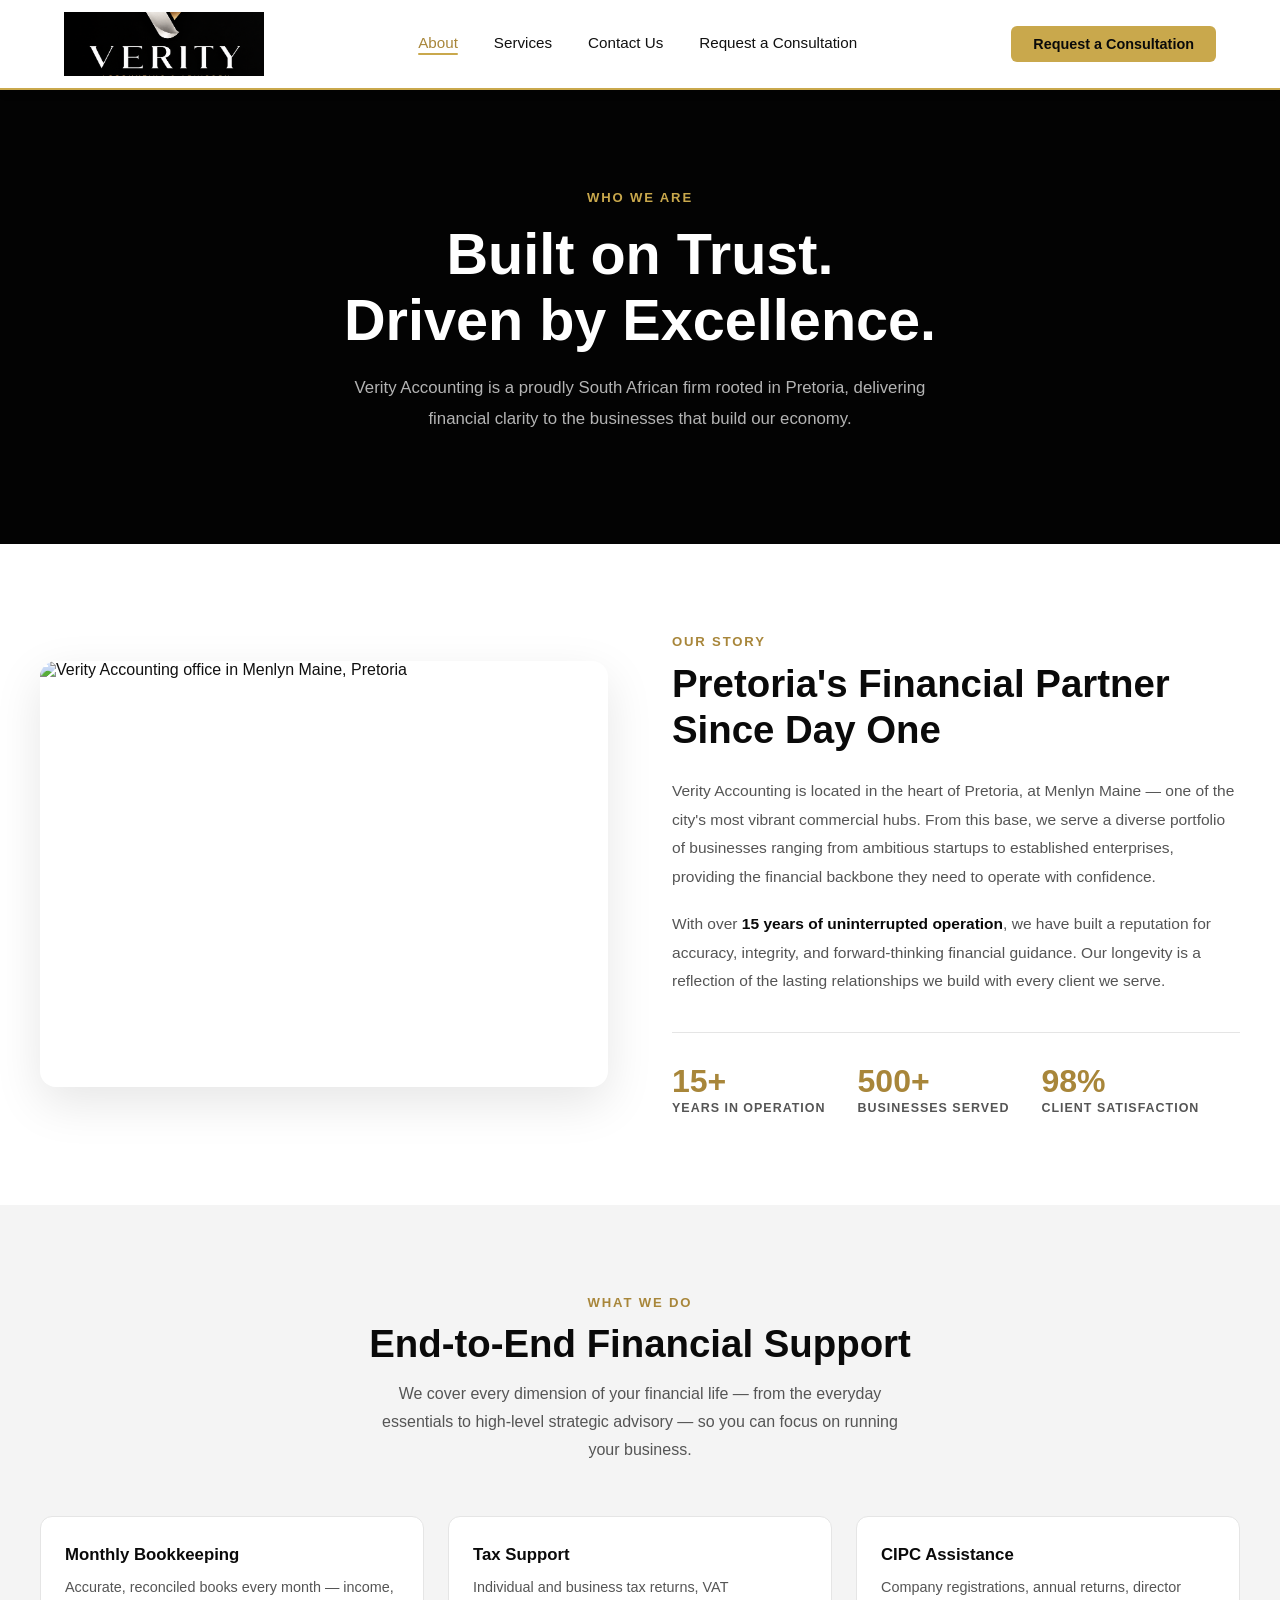
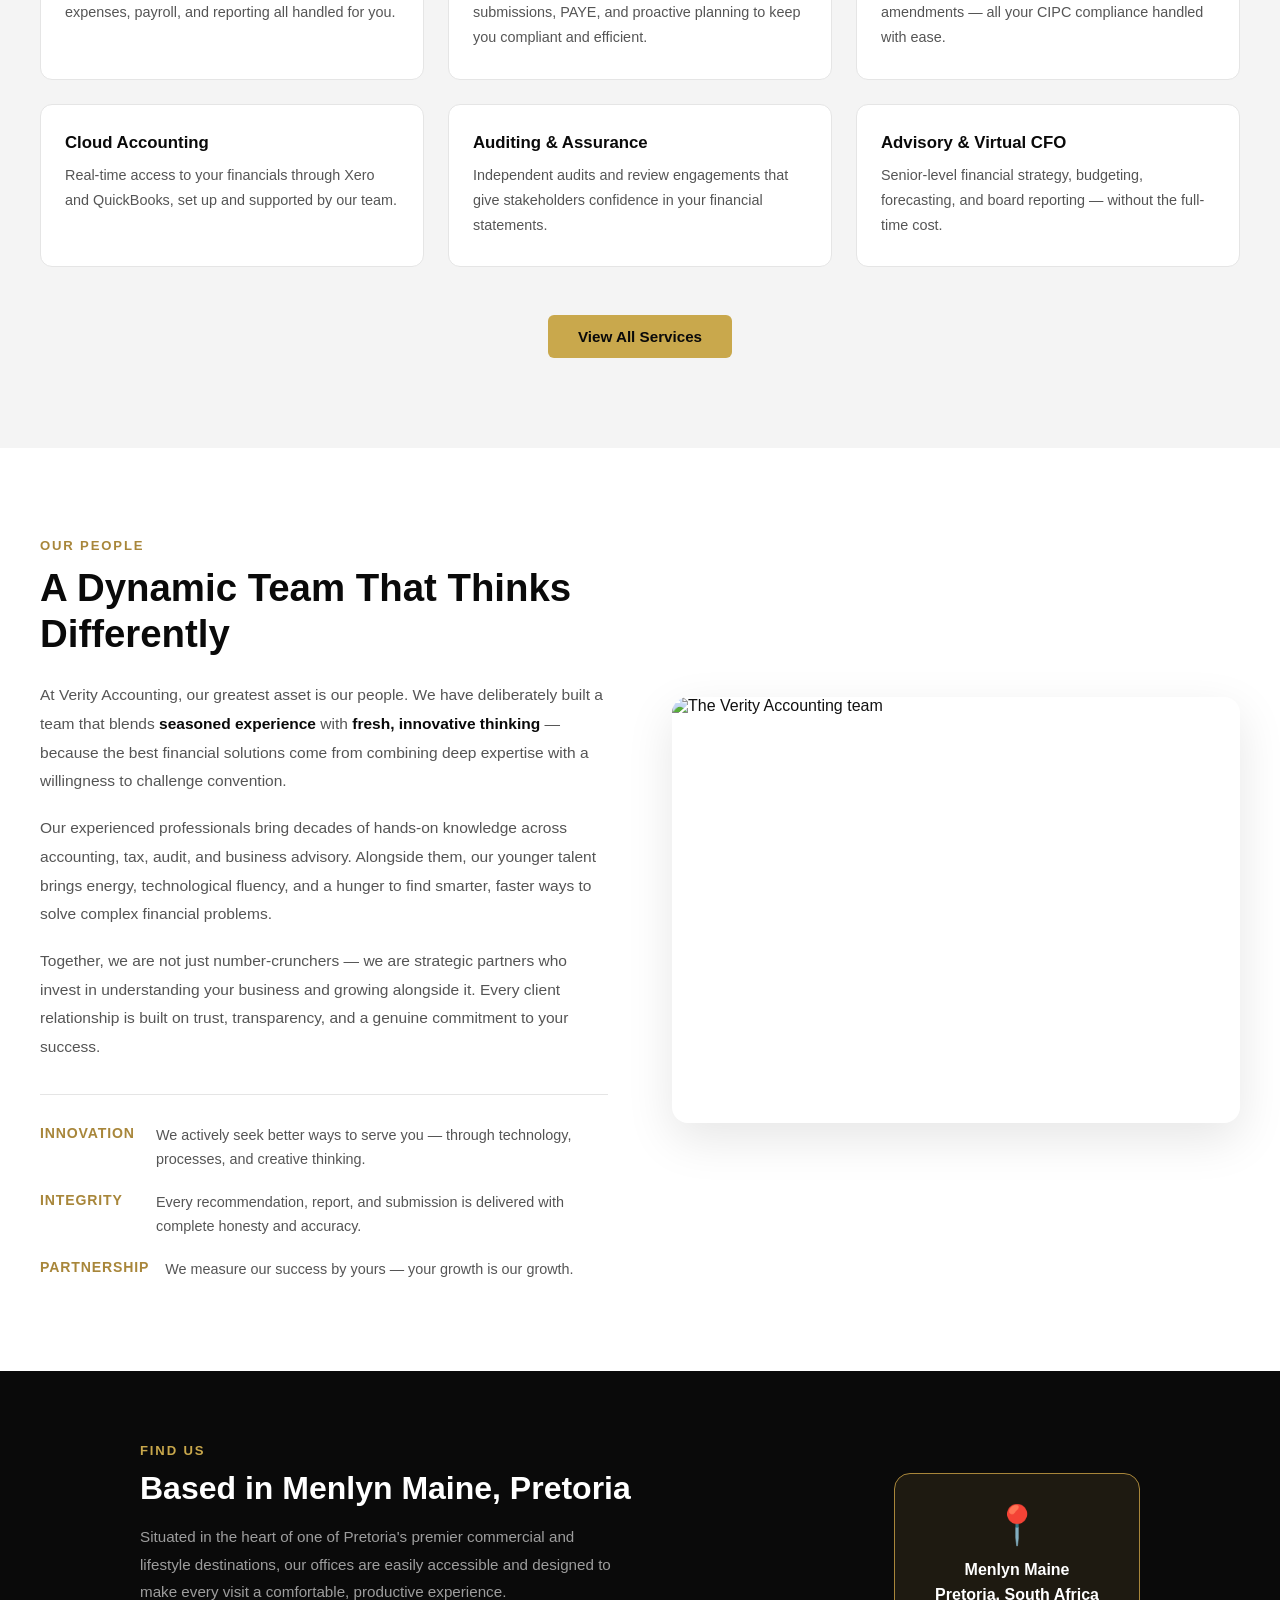
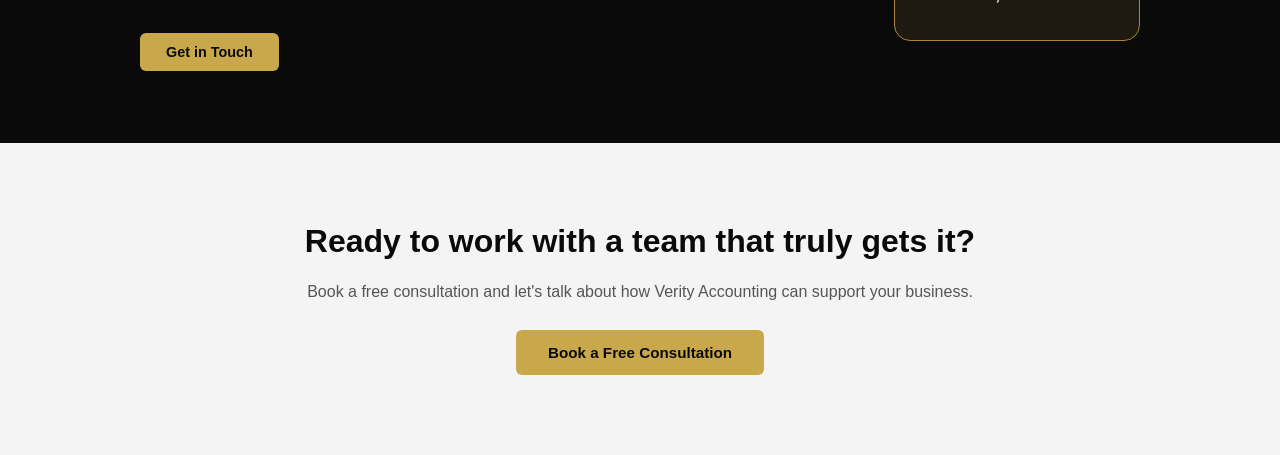
==== about.html @ c32ee987 "inital commit" ====
<!DOCTYPE html>
<html lang="en">
<head>
  <meta charset="UTF-8" />
  <meta name="viewport" content="width=device-width, initial-scale=1.0" />
  <title>About Us | Verity Accounting</title>
  <link rel="stylesheet" href="style.css" />
  <link rel="stylesheet" href="about.css" />
</head>
<body>

  <!-- ===== NAVBAR ===== -->
  <header class="navbar">
    <div class="navbar__container">

      <a href="index.html" class="navbar__logo">
        <img src="verity accounting firm.png" alt="Verity Accounting Firm" />
      </a>

      <nav class="navbar__links" id="navLinks">
        <a href="about.html" class="active">About</a>
        <a href="services.html">Services</a>
        <a href="index.html#contact">Contact Us</a>
        <a href="index.html#consultation" class="mobile-cta">Request a Consultation</a>
      </nav>

      <a href="index.html#consultation" class="navbar__cta">Request a Consultation</a>

      <button class="navbar__toggle" id="navToggle" aria-label="Toggle navigation">
        <span></span>
        <span></span>
        <span></span>
      </button>

    </div>
  </header>

  <!-- ===== PAGE HERO ===== -->
  <!-- Photo: Adeolu Eletu / Unsplash (Pretoria-style office building exterior) -->
  <section class="about-hero" style="background-image: url('https://images.unsplash.com/photo-1486406146926-c627a92ad1ab?w=1600&auto=format&fit=crop&q=80');">
    <div class="about-hero__overlay"></div>
    <div class="about-hero__container">
      <p class="about-hero__eyebrow">Who We Are</p>
      <h1 class="about-hero__heading">Built on Trust.<br />Driven by Excellence.</h1>
      <p class="about-hero__desc">
        Verity Accounting is a proudly South African firm rooted in Pretoria,
        delivering financial clarity to the businesses that build our economy.
      </p>
    </div>
  </section>

  <!-- ===== OUR STORY ===== -->
  <section class="about-story">
    <div class="about-story__container">

      <!-- Photo: Nastuh Abootalebi / Unsplash (professional office workspace) -->
      <div class="about-story__img">
        <img src="https://images.unsplash.com/photo-1497366811353-6870744d04b2?w=900&auto=format&fit=crop&q=80" alt="Verity Accounting office in Menlyn Maine, Pretoria" />
      </div>

      <div class="about-story__content">
        <p class="about-story__eyebrow">Our Story</p>
        <h2 class="about-story__heading">Pretoria's Financial Partner Since Day One</h2>
        <p class="about-story__text">
          Verity Accounting is located in the heart of Pretoria, at Menlyn Maine — one of the
          city's most vibrant commercial hubs. From this base, we serve a diverse portfolio of
          businesses ranging from ambitious startups to established enterprises, providing the
          financial backbone they need to operate with confidence.
        </p>
        <p class="about-story__text">
          With over <strong>15 years of uninterrupted operation</strong>, we have built a
          reputation for accuracy, integrity, and forward-thinking financial guidance. Our
          longevity is a reflection of the lasting relationships we build with every client
          we serve.
        </p>
        <div class="about-story__stats">
          <div class="about-stat">
            <span class="about-stat__number">15+</span>
            <span class="about-stat__label">Years in Operation</span>
          </div>
          <div class="about-stat">
            <span class="about-stat__number">500+</span>
            <span class="about-stat__label">Businesses Served</span>
          </div>
          <div class="about-stat">
            <span class="about-stat__number">98%</span>
            <span class="about-stat__label">Client Satisfaction</span>
          </div>
        </div>
      </div>

    </div>
  </section>

  <!-- ===== WHAT WE DO ===== -->
  <section class="about-services">
    <div class="about-services__container">

      <div class="about-services__header">
        <p class="about-services__eyebrow">What We Do</p>
        <h2 class="about-services__heading">End-to-End Financial Support</h2>
        <p class="about-services__subtext">
          We cover every dimension of your financial life — from the everyday essentials
          to high-level strategic advisory — so you can focus on running your business.
        </p>
      </div>

      <div class="about-services__grid">

        <div class="about-svc-item">
          <h3>Monthly Bookkeeping</h3>
          <p>Accurate, reconciled books every month — income, expenses, payroll, and reporting all handled for you.</p>
        </div>

        <div class="about-svc-item">
          <h3>Tax Support</h3>
          <p>Individual and business tax returns, VAT submissions, PAYE, and proactive planning to keep you compliant and efficient.</p>
        </div>

        <div class="about-svc-item">
          <h3>CIPC Assistance</h3>
          <p>Company registrations, annual returns, director amendments — all your CIPC compliance handled with ease.</p>
        </div>

        <div class="about-svc-item">
          <h3>Cloud Accounting</h3>
          <p>Real-time access to your financials through Xero and QuickBooks, set up and supported by our team.</p>
        </div>

        <div class="about-svc-item">
          <h3>Auditing &amp; Assurance</h3>
          <p>Independent audits and review engagements that give stakeholders confidence in your financial statements.</p>
        </div>

        <div class="about-svc-item">
          <h3>Advisory &amp; Virtual CFO</h3>
          <p>Senior-level financial strategy, budgeting, forecasting, and board reporting — without the full-time cost.</p>
        </div>

      </div>

      <div class="about-services__cta">
        <a href="services.html" class="about-services__btn">View All Services</a>
      </div>

    </div>
  </section>

  <!-- ===== OUR TEAM ===== -->
  <section class="about-team">
    <div class="about-team__container">

      <div class="about-team__content">
        <p class="about-team__eyebrow">Our People</p>
        <h2 class="about-team__heading">A Dynamic Team That Thinks Differently</h2>
        <p class="about-team__text">
          At Verity Accounting, our greatest asset is our people. We have deliberately built
          a team that blends <strong>seasoned experience</strong> with <strong>fresh, innovative
          thinking</strong> — because the best financial solutions come from combining deep
          expertise with a willingness to challenge convention.
        </p>
        <p class="about-team__text">
          Our experienced professionals bring decades of hands-on knowledge across accounting,
          tax, audit, and business advisory. Alongside them, our younger talent brings energy,
          technological fluency, and a hunger to find smarter, faster ways to solve complex
          financial problems.
        </p>
        <p class="about-team__text">
          Together, we are not just number-crunchers — we are strategic partners who invest in
          understanding your business and growing alongside it. Every client relationship is
          built on trust, transparency, and a genuine commitment to your success.
        </p>

        <div class="about-team__values">
          <div class="about-value">
            <span class="about-value__title">Innovation</span>
            <span class="about-value__desc">We actively seek better ways to serve you — through technology, processes, and creative thinking.</span>
          </div>
          <div class="about-value">
            <span class="about-value__title">Integrity</span>
            <span class="about-value__desc">Every recommendation, report, and submission is delivered with complete honesty and accuracy.</span>
          </div>
          <div class="about-value">
            <span class="about-value__title">Partnership</span>
            <span class="about-value__desc">We measure our success by yours — your growth is our growth.</span>
          </div>
        </div>
      </div>

      <!-- Photo: fauxels / Pexels style — professional diverse team -->
      <div class="about-team__img">
        <img src="https://images.unsplash.com/photo-1522071820081-009f0129c71c?w=900&auto=format&fit=crop&q=80" alt="The Verity Accounting team" />
      </div>

    </div>
  </section>

  <!-- ===== LOCATION BANNER ===== -->
  <section class="about-location">
    <div class="about-location__container">
      <div class="about-location__text">
        <p class="about-location__eyebrow">Find Us</p>
        <h2 class="about-location__heading">Based in Menlyn Maine, Pretoria</h2>
        <p class="about-location__desc">
          Situated in the heart of one of Pretoria's premier commercial and lifestyle
          destinations, our offices are easily accessible and designed to make every
          visit a comfortable, productive experience.
        </p>
        <a href="index.html#contact" class="about-location__btn">Get in Touch</a>
      </div>
      <div class="about-location__badge">
        <span class="about-location__pin">📍</span>
        <span class="about-location__address">Menlyn Maine<br />Pretoria, South Africa</span>
      </div>
    </div>
  </section>

  <!-- ===== BOTTOM CTA ===== -->
  <section class="about-cta">
    <div class="about-cta__container">
      <h2 class="about-cta__heading">Ready to work with a team that truly gets it?</h2>
      <p class="about-cta__text">
        Book a free consultation and let's talk about how Verity Accounting can support your business.
      </p>
      <a href="index.html#consultation" class="about-cta__btn">Book a Free Consultation</a>
    </div>
  </section>

  <script type="module" src="script.js"></script>
</body>
</html>
---- style.css ----
/* ===== COLOUR TOKENS ===== */
:root {
  --black:       #0a0a0a;
  --black-soft:  #111111;
  --gold:        #c9a84c;
  --gold-light:  #e2c06a;
  --gold-dark:   #a8863a;
  --white:       #ffffff;
  --grey-light:  #f4f4f4;
  --grey-border: #e5e5e5;
  --text-main:   #111111;
  --text-muted:  #555555;
}

/* ===== RESET & BASE ===== */
*, *::before, *::after {
  box-sizing: border-box;
  margin: 0;
  padding: 0;
}

body {
  font-family: 'Segoe UI', Arial, sans-serif;
  background: var(--white);
  color: var(--text-main);
}

/* ===== NAVBAR ===== */
.navbar {
  position: sticky;
  top: 0;
  z-index: 1000;
  background: var(--white);
  border-bottom: 2px solid var(--gold);
  box-shadow: 0 2px 12px rgba(0, 0, 0, 0.06);
}

.navbar__container {
  max-width: 1200px;
  margin: 0 auto;
  padding: 0 24px;
  height: 88px;
  display: flex;
  align-items: center;
  justify-content: space-between;
  gap: 24px;
}

/* Logo */
.navbar__logo img {
  height: 64px;
  width: 200px;
  display: block;
  object-fit: cover;
  object-position: center;
}

/* Nav links */
.navbar__links {
  display: flex;
  align-items: center;
  gap: 36px;
}

.navbar__links a {
  text-decoration: none;
  color: var(--text-main);
  font-size: 0.95rem;
  font-weight: 500;
  position: relative;
  padding-bottom: 4px;
  transition: color 0.25s;
}

/* Gold underline hover */
.navbar__links a::after {
  content: '';
  position: absolute;
  left: 0;
  bottom: 0;
  width: 0;
  height: 2px;
  background: var(--gold);
  border-radius: 2px;
  transition: width 0.25s ease;
}

.navbar__links a:hover {
  color: var(--gold-dark);
}

.navbar__links a:hover::after {
  width: 100%;
}

/* CTA Button */
.navbar__cta {
  text-decoration: none;
  background: var(--gold);
  color: var(--black);
  font-size: 0.9rem;
  font-weight: 700;
  padding: 10px 22px;
  border-radius: 6px;
  white-space: nowrap;
  transition: background 0.25s, transform 0.15s;
}

.navbar__cta:hover {
  background: var(--gold-light);
  transform: translateY(-1px);
}

.navbar__cta:active {
  transform: translateY(0);
}

/* ===== HAMBURGER (mobile) ===== */
.navbar__toggle {
  display: none;
  flex-direction: column;
  justify-content: center;
  gap: 5px;
  background: none;
  border: none;
  cursor: pointer;
  padding: 6px;
  width: 38px;
  height: 38px;
}

.navbar__toggle span {
  display: block;
  width: 24px;
  height: 2px;
  background: var(--black);
  border-radius: 2px;
  transition: transform 0.3s, opacity 0.3s;
}

/* Hamburger → X */
.navbar__toggle.open span:nth-child(1) {
  transform: translateY(7px) rotate(45deg);
}
.navbar__toggle.open span:nth-child(2) {
  opacity: 0;
}
.navbar__toggle.open span:nth-child(3) {
  transform: translateY(-7px) rotate(-45deg);
}

/* ===== RESPONSIVE NAVBAR ===== */
@media (max-width: 768px) {
  .navbar__toggle {
    display: flex;
  }

  .navbar__links {
    display: none;
    flex-direction: column;
    align-items: flex-start;
    gap: 0;
    position: absolute;
    top: 88px;
    left: 0;
    right: 0;
    background: var(--white);
    border-bottom: 2px solid var(--gold);
    padding: 16px 24px 20px;
  }

  .navbar__links.open {
    display: flex;
  }

  .navbar__links a {
    padding: 12px 0;
    width: 100%;
    border-bottom: 1px solid var(--grey-border);
    color: var(--text-main);
  }

  .navbar__links a:last-child {
    border-bottom: none;
  }

  .navbar__cta {
    display: none;
  }

  /* CTA inside mobile menu */
  .navbar__links .mobile-cta {
    display: inline-block;
    margin-top: 12px;
    background: var(--gold);
    color: var(--black);
    font-weight: 700;
    padding: 10px 20px;
    border-radius: 6px;
    text-align: center;
    width: 100%;
    border-bottom: none;
  }

  .navbar__links .mobile-cta:hover {
    background: var(--gold-light);
  }

  .navbar__links .mobile-cta::after {
    display: none;
  }
}

/* ===== HERO ===== */
.hero {
  background-color: var(--black);
  background-size: cover;
  background-position: center;
  background-repeat: no-repeat;
  color: var(--white);
  padding: 90px 24px 100px;
  overflow: hidden;
  position: relative;
  border-bottom: 1px solid var(--grey-border);
}

/* Dark overlay so text stays readable over photo */
.hero__overlay {
  position: absolute;
  inset: 0;
  background: rgba(0, 0, 0, 0.62);
  z-index: 0;
}

/* Subtle gold glow */
.hero::before {
  content: '';
  position: absolute;
  top: -120px;
  right: -120px;
  width: 500px;
  height: 500px;
  background: radial-gradient(circle, rgba(201,168,76,0.08) 0%, transparent 70%);
  pointer-events: none;
  z-index: 1;
}

.hero__container {
  max-width: 1200px;
  margin: 0 auto;
  display: flex;
  align-items: center;
  gap: 60px;
  position: relative;
  z-index: 2;
}

/* Left — text content */
.hero__content {
  flex: 1;
  min-width: 0;
}

.hero__eyebrow {
  font-size: 0.82rem;
  font-weight: 700;
  letter-spacing: 0.14em;
  text-transform: uppercase;
  color: var(--gold);
  margin-bottom: 16px;
}

.hero__heading {
  font-size: clamp(2rem, 4vw, 3.2rem);
  font-weight: 800;
  line-height: 1.15;
  margin-bottom: 24px;
  color: var(--white);
}

.hero__heading span {
  color: var(--gold);
}

.hero__description {
  font-size: 1.05rem;
  line-height: 1.8;
  color: rgba(255,255,255,0.8);
  max-width: 540px;
  margin-bottom: 36px;
}

/* CTA buttons */
.hero__actions {
  display: flex;
  flex-wrap: wrap;
  gap: 16px;
  align-items: center;
}

.hero__cta-primary {
  text-decoration: none;
  background: var(--gold);
  color: var(--black);
  font-size: 0.95rem;
  font-weight: 700;
  padding: 14px 30px;
  border-radius: 6px;
  transition: background 0.25s, transform 0.15s;
  white-space: nowrap;
}

.hero__cta-primary:hover {
  background: var(--gold-light);
  transform: translateY(-2px);
}

.hero__cta-primary:active {
  transform: translateY(0);
}

.hero__cta-secondary {
  text-decoration: none;
  color: var(--white);
  font-size: 0.95rem;
  font-weight: 600;
  border: 2px solid rgba(255,255,255,0.6);
  padding: 12px 28px;
  border-radius: 6px;
  transition: border-color 0.25s, color 0.25s, background 0.25s;
  white-space: nowrap;
}

.hero__cta-secondary:hover {
  border-color: var(--gold);
  color: var(--gold);
  background: rgba(201,168,76,0.08);
}

/* Right — visual panel */
.hero__visual {
  flex: 0 0 320px;
  display: flex;
  flex-direction: column;
  gap: 20px;
}

/* Stats card */
.hero__card {
  background: var(--black);
  border: 1px solid var(--gold-dark);
  border-radius: 16px;
  padding: 28px 24px;
  display: flex;
  justify-content: space-around;
  align-items: center;
  gap: 12px;
}

.hero__stat {
  text-align: center;
}

.hero__stat-number {
  display: block;
  font-size: 1.8rem;
  font-weight: 800;
  color: var(--gold);
  line-height: 1;
}

.hero__stat-label {
  display: block;
  font-size: 0.7rem;
  color: rgba(255,255,255,0.6);
  margin-top: 5px;
  text-transform: uppercase;
  letter-spacing: 0.07em;
}

.hero__divider {
  width: 1px;
  height: 40px;
  background: var(--gold-dark);
  opacity: 0.5;
}

/* Checklist */
.hero__checklist {
  list-style: none;
  background: var(--grey-light);
  border: 1px solid var(--grey-border);
  border-radius: 12px;
  padding: 20px 24px;
  display: flex;
  flex-direction: column;
  gap: 12px;
}

.hero__checklist li {
  font-size: 0.92rem;
  color: var(--text-main);
  font-weight: 500;
}

.hero__checklist li::before {
  content: '✦ ';
  color: var(--gold);
  font-size: 0.75rem;
}

/* ===== HERO RESPONSIVE ===== */
@media (max-width: 900px) {
  .hero__container {
    flex-direction: column;
    gap: 40px;
  }

  .hero__visual {
    flex: unset;
    width: 100%;
  }

  .hero__card {
    justify-content: space-evenly;
  }
}

@media (max-width: 480px) {
  .hero {
    padding: 60px 20px 70px;
  }

  .hero__actions {
    flex-direction: column;
    align-items: stretch;
  }

  .hero__cta-primary,
  .hero__cta-secondary {
    text-align: center;
  }
}

/* ===== SERVICES ===== */
.services {
  background: var(--grey-light);
  padding: 90px 24px 100px;
}

.services__container {
  max-width: 1200px;
  margin: 0 auto;
}

/* Section header */
.services__header {
  text-align: center;
  margin-bottom: 56px;
}

.services__eyebrow {
  font-size: 0.82rem;
  font-weight: 700;
  letter-spacing: 0.14em;
  text-transform: uppercase;
  color: var(--gold-dark);
  margin-bottom: 12px;
}

.services__heading {
  font-size: clamp(1.8rem, 3vw, 2.6rem);
  font-weight: 800;
  color: var(--black);
  margin-bottom: 14px;
}

.services__subtext {
  font-size: 1rem;
  color: var(--text-muted);
  max-width: 480px;
  margin: 0 auto;
  line-height: 1.7;
}

/* Cards grid */
.services__grid {
  display: grid;
  grid-template-columns: repeat(3, 1fr);
  gap: 28px;
}

/* Base card */
.service-card {
  background: var(--white);
  border: 1px solid var(--grey-border);
  border-radius: 16px;
  overflow: hidden;
  display: flex;
  flex-direction: column;
  transition: transform 0.25s, border-color 0.25s, box-shadow 0.25s;
}

.service-card:hover {
  transform: translateY(-6px);
  border-color: var(--gold);
  box-shadow: 0 12px 36px rgba(201, 168, 76, 0.15);
}

/* Card image */
.service-card__img {
  width: 100%;
  height: 200px;
  overflow: hidden;
}

.service-card__img img {
  width: 100%;
  height: 100%;
  object-fit: cover;
  display: block;
  transition: transform 0.4s ease;
}

.service-card:hover .service-card__img img {
  transform: scale(1.05);
}

/* Card body */
.service-card__body {
  padding: 28px;
  display: flex;
  flex-direction: column;
  gap: 12px;
  flex: 1;
}

/* Featured (middle) card */
.service-card--featured {
  background: var(--gold);
  border-color: var(--gold);
}

.service-card--featured:hover {
  border-color: var(--gold-light);
  box-shadow: 0 12px 36px rgba(201, 168, 76, 0.35);
}
.service-card__title {
  font-size: 1.2rem;
  font-weight: 700;
  color: var(--black);
}

.service-card--featured .service-card__title {
  color: var(--black);
}

/* Description */
.service-card__desc {
  font-size: 0.92rem;
  line-height: 1.75;
  color: var(--text-muted);
  flex: 1;
}

.service-card--featured .service-card__desc {
  color: rgba(0, 0, 0, 0.7);
}

/* Link */
.service-card__link {
  text-decoration: none;
  font-size: 0.88rem;
  font-weight: 700;
  color: var(--gold-dark);
  letter-spacing: 0.04em;
  transition: color 0.2s, letter-spacing 0.2s;
  align-self: flex-start;
}

.service-card__link:hover {
  color: var(--gold);
  letter-spacing: 0.08em;
}

.service-card--featured .service-card__link {
  color: var(--black);
}

.service-card--featured .service-card__link:hover {
  color: var(--black-soft);
}

/* ===== SERVICES RESPONSIVE ===== */
@media (max-width: 900px) {
  .services__grid {
    grid-template-columns: 1fr;
    max-width: 480px;
    margin: 0 auto;
  }
}

/* ===== CONSULTATION FORM ===== */
.consultation {
  background: var(--black);
  padding: 90px 24px 100px;
}

.consultation__container {
  max-width: 1100px;
  margin: 0 auto;
  display: grid;
  grid-template-columns: 1fr 1.4fr;
  gap: 64px;
  align-items: start;
}

/* Left info panel */
.consultation__eyebrow {
  font-size: 0.82rem;
  font-weight: 700;
  letter-spacing: 0.14em;
  text-transform: uppercase;
  color: var(--gold);
  margin-bottom: 12px;
}

.consultation__heading {
  font-size: clamp(1.7rem, 3vw, 2.4rem);
  font-weight: 800;
  color: var(--white);
  margin-bottom: 18px;
  line-height: 1.2;
}

.consultation__text {
  font-size: 0.97rem;
  line-height: 1.8;
  color: rgba(255,255,255,0.65);
  margin-bottom: 28px;
}

.consultation__benefits {
  list-style: none;
  display: flex;
  flex-direction: column;
  gap: 12px;
}

.consultation__benefits li {
  font-size: 0.92rem;
  color: rgba(255,255,255,0.7);
  padding-left: 22px;
  position: relative;
}

.consultation__benefits li::before {
  content: '✦';
  position: absolute;
  left: 0;
  color: var(--gold);
  font-size: 0.65rem;
  top: 4px;
}

/* Form wrapper */
.consultation__form-wrap {
  background: var(--white);
  border-radius: 16px;
  padding: 40px 36px;
  box-shadow: 0 20px 60px rgba(0,0,0,0.3);
}

/* Form layout */
.consult-form {
  display: flex;
  flex-direction: column;
  gap: 20px;
}

.consult-form__row {
  display: grid;
  grid-template-columns: 1fr 1fr;
  gap: 16px;
}

.consult-form__field {
  display: flex;
  flex-direction: column;
  gap: 6px;
}

.consult-form__field label {
  font-size: 0.85rem;
  font-weight: 600;
  color: var(--text-main);
}

.consult-form__field label span {
  color: var(--gold-dark);
}

.consult-form__field input,
.consult-form__field select,
.consult-form__field textarea {
  padding: 11px 14px;
  border: 1.5px solid var(--grey-border);
  border-radius: 8px;
  font-size: 0.92rem;
  font-family: inherit;
  color: var(--text-main);
  background: var(--white);
  transition: border-color 0.2s, box-shadow 0.2s;
  outline: none;
  width: 100%;
}

.consult-form__field input:focus,
.consult-form__field select:focus,
.consult-form__field textarea:focus {
  border-color: var(--gold);
  box-shadow: 0 0 0 3px rgba(201,168,76,0.15);
}

.consult-form__field input::placeholder,
.consult-form__field textarea::placeholder {
  color: #aaa;
}

.consult-form__field textarea {
  resize: vertical;
  min-height: 110px;
}

/* Inline errors */
.consult-form__error {
  font-size: 0.78rem;
  color: #c0392b;
  font-weight: 500;
  min-height: 1em;
}

/* Submit button */
.consult-form__submit {
  background: var(--gold);
  color: var(--black);
  font-size: 0.95rem;
  font-weight: 700;
  padding: 14px 24px;
  border: none;
  border-radius: 8px;
  cursor: pointer;
  transition: background 0.25s, transform 0.15s;
  display: flex;
  align-items: center;
  justify-content: center;
  gap: 10px;
  position: relative;
}

.consult-form__submit:hover:not(:disabled) {
  background: var(--gold-light);
  transform: translateY(-2px);
}

.consult-form__submit:disabled {
  opacity: 0.7;
  cursor: not-allowed;
}

/* Spinner */
.consult-form__submit-loader {
  display: none;
  width: 16px;
  height: 16px;
  border: 2px solid rgba(0,0,0,0.2);
  border-top-color: var(--black);
  border-radius: 50%;
  animation: spin 0.7s linear infinite;
}

.consult-form__submit.loading .consult-form__submit-loader {
  display: block;
}

@keyframes spin {
  to { transform: rotate(360deg); }
}

/* Feedback messages */
.consult-form__feedback {
  padding: 14px 16px;
  border-radius: 8px;
  font-size: 0.9rem;
  font-weight: 500;
  line-height: 1.6;
}

.consult-form__feedback--success {
  background: #eafaf1;
  border: 1px solid #a9dfbf;
  color: #1e8449;
}

.consult-form__feedback--error {
  background: #fdedec;
  border: 1px solid #f5b7b1;
  color: #c0392b;
}

/* ===== FORM RESPONSIVE ===== */
@media (max-width: 900px) {
  .consultation__container {
    grid-template-columns: 1fr;
    gap: 40px;
  }

  .consultation__form-wrap {
    padding: 28px 20px;
  }
}

@media (max-width: 520px) {
  .consult-form__row {
    grid-template-columns: 1fr;
  }
}
---- about.css ----
/* ===== ACTIVE NAV LINK ===== */
.navbar__links a.active {
  color: var(--gold-dark);
}
.navbar__links a.active::after {
  width: 100%;
}

/* ===== PAGE HERO ===== */
.about-hero {
  background-color: var(--black);
  background-size: cover;
  background-position: center;
  background-repeat: no-repeat;
  padding: 100px 24px 110px;
  position: relative;
  overflow: hidden;
  text-align: center;
}

.about-hero__overlay {
  position: absolute;
  inset: 0;
  background: rgba(0, 0, 0, 0.65);
  z-index: 0;
}

.about-hero__container {
  max-width: 760px;
  margin: 0 auto;
  position: relative;
  z-index: 1;
}

.about-hero__eyebrow {
  font-size: 0.82rem;
  font-weight: 700;
  letter-spacing: 0.14em;
  text-transform: uppercase;
  color: var(--gold);
  margin-bottom: 16px;
}

.about-hero__heading {
  font-size: clamp(2.2rem, 5vw, 3.6rem);
  font-weight: 800;
  color: var(--white);
  line-height: 1.15;
  margin-bottom: 20px;
}

.about-hero__desc {
  font-size: 1.05rem;
  line-height: 1.8;
  color: rgba(255, 255, 255, 0.7);
  max-width: 580px;
  margin: 0 auto;
}

/* ===== OUR STORY ===== */
.about-story {
  background: var(--white);
  padding: 90px 24px;
}

.about-story__container {
  max-width: 1200px;
  margin: 0 auto;
  display: grid;
  grid-template-columns: 1fr 1fr;
  gap: 64px;
  align-items: center;
}

.about-story__img {
  border-radius: 16px;
  overflow: hidden;
  box-shadow: 0 16px 48px rgba(0, 0, 0, 0.1);
  aspect-ratio: 4/3;
}

.about-story__img img {
  width: 100%;
  height: 100%;
  object-fit: cover;
  display: block;
}

.about-story__eyebrow {
  font-size: 0.82rem;
  font-weight: 700;
  letter-spacing: 0.14em;
  text-transform: uppercase;
  color: var(--gold-dark);
  margin-bottom: 12px;
}

.about-story__heading {
  font-size: clamp(1.7rem, 3vw, 2.4rem);
  font-weight: 800;
  color: var(--black);
  line-height: 1.2;
  margin-bottom: 24px;
}

.about-story__text {
  font-size: 0.97rem;
  line-height: 1.85;
  color: var(--text-muted);
  margin-bottom: 18px;
}

.about-story__text strong {
  color: var(--black);
  font-weight: 700;
}

/* Stats row */
.about-story__stats {
  display: flex;
  gap: 32px;
  margin-top: 36px;
  padding-top: 32px;
  border-top: 1px solid var(--grey-border);
}

.about-stat {
  display: flex;
  flex-direction: column;
  gap: 4px;
}

.about-stat__number {
  font-size: 2rem;
  font-weight: 800;
  color: var(--gold-dark);
  line-height: 1;
}

.about-stat__label {
  font-size: 0.78rem;
  font-weight: 600;
  color: var(--text-muted);
  text-transform: uppercase;
  letter-spacing: 0.08em;
}

/* ===== WHAT WE DO ===== */
.about-services {
  background: var(--grey-light);
  padding: 90px 24px;
}

.about-services__container {
  max-width: 1200px;
  margin: 0 auto;
}

.about-services__header {
  text-align: center;
  margin-bottom: 52px;
}

.about-services__eyebrow {
  font-size: 0.82rem;
  font-weight: 700;
  letter-spacing: 0.14em;
  text-transform: uppercase;
  color: var(--gold-dark);
  margin-bottom: 12px;
}

.about-services__heading {
  font-size: clamp(1.7rem, 3vw, 2.4rem);
  font-weight: 800;
  color: var(--black);
  margin-bottom: 14px;
}

.about-services__subtext {
  font-size: 1rem;
  color: var(--text-muted);
  max-width: 520px;
  margin: 0 auto;
  line-height: 1.75;
}

/* 3-column grid */
.about-services__grid {
  display: grid;
  grid-template-columns: repeat(3, 1fr);
  gap: 24px;
  margin-bottom: 48px;
}

.about-svc-item {
  background: var(--white);
  border: 1px solid var(--grey-border);
  border-radius: 12px;
  padding: 28px 24px;
  transition: border-color 0.25s, box-shadow 0.25s, transform 0.25s;
}

.about-svc-item:hover {
  border-color: var(--gold);
  box-shadow: 0 8px 28px rgba(201, 168, 76, 0.12);
  transform: translateY(-4px);
}

.about-svc-item h3 {
  font-size: 1.05rem;
  font-weight: 700;
  color: var(--black);
  margin-bottom: 10px;
}

.about-svc-item p {
  font-size: 0.9rem;
  line-height: 1.75;
  color: var(--text-muted);
}

/* CTA below grid */
.about-services__cta {
  text-align: center;
}

.about-services__btn {
  text-decoration: none;
  background: var(--gold);
  color: var(--black);
  font-size: 0.95rem;
  font-weight: 700;
  padding: 13px 30px;
  border-radius: 6px;
  transition: background 0.25s, transform 0.15s;
  display: inline-block;
}

.about-services__btn:hover {
  background: var(--gold-light);
  transform: translateY(-2px);
}

/* ===== OUR TEAM ===== */
.about-team {
  background: var(--white);
  padding: 90px 24px;
}

.about-team__container {
  max-width: 1200px;
  margin: 0 auto;
  display: grid;
  grid-template-columns: 1fr 1fr;
  gap: 64px;
  align-items: center;
}

.about-team__eyebrow {
  font-size: 0.82rem;
  font-weight: 700;
  letter-spacing: 0.14em;
  text-transform: uppercase;
  color: var(--gold-dark);
  margin-bottom: 12px;
}

.about-team__heading {
  font-size: clamp(1.7rem, 3vw, 2.4rem);
  font-weight: 800;
  color: var(--black);
  line-height: 1.2;
  margin-bottom: 24px;
}

.about-team__text {
  font-size: 0.97rem;
  line-height: 1.85;
  color: var(--text-muted);
  margin-bottom: 18px;
}

.about-team__text strong {
  color: var(--black);
  font-weight: 700;
}

/* Values */
.about-team__values {
  display: flex;
  flex-direction: column;
  gap: 18px;
  margin-top: 32px;
  padding-top: 28px;
  border-top: 1px solid var(--grey-border);
}

.about-value {
  display: flex;
  gap: 16px;
  align-items: flex-start;
}

.about-value__title {
  min-width: 100px;
  font-size: 0.88rem;
  font-weight: 700;
  color: var(--gold-dark);
  text-transform: uppercase;
  letter-spacing: 0.06em;
  padding-top: 2px;
}

.about-value__desc {
  font-size: 0.9rem;
  line-height: 1.7;
  color: var(--text-muted);
}

.about-team__img {
  border-radius: 16px;
  overflow: hidden;
  box-shadow: 0 16px 48px rgba(0, 0, 0, 0.1);
  aspect-ratio: 4/3;
}

.about-team__img img {
  width: 100%;
  height: 100%;
  object-fit: cover;
  display: block;
}

/* ===== LOCATION BANNER ===== */
.about-location {
  background: var(--black);
  padding: 72px 24px;
}

.about-location__container {
  max-width: 1000px;
  margin: 0 auto;
  display: flex;
  align-items: center;
  justify-content: space-between;
  gap: 48px;
}

.about-location__eyebrow {
  font-size: 0.82rem;
  font-weight: 700;
  letter-spacing: 0.14em;
  text-transform: uppercase;
  color: var(--gold);
  margin-bottom: 12px;
  display: block;
}

.about-location__heading {
  font-size: clamp(1.5rem, 3vw, 2rem);
  font-weight: 800;
  color: var(--white);
  margin-bottom: 16px;
}

.about-location__desc {
  font-size: 0.95rem;
  line-height: 1.8;
  color: rgba(255, 255, 255, 0.6);
  max-width: 480px;
  margin-bottom: 28px;
}

.about-location__btn {
  text-decoration: none;
  background: var(--gold);
  color: var(--black);
  font-size: 0.9rem;
  font-weight: 700;
  padding: 11px 26px;
  border-radius: 6px;
  transition: background 0.25s, transform 0.15s;
  display: inline-block;
}

.about-location__btn:hover {
  background: var(--gold-light);
  transform: translateY(-2px);
}

.about-location__badge {
  flex-shrink: 0;
  background: rgba(201, 168, 76, 0.1);
  border: 1px solid var(--gold-dark);
  border-radius: 16px;
  padding: 32px 40px;
  text-align: center;
  display: flex;
  flex-direction: column;
  align-items: center;
  gap: 12px;
}

.about-location__pin {
  font-size: 2.4rem;
  line-height: 1;
}

.about-location__address {
  font-size: 1rem;
  font-weight: 600;
  color: var(--white);
  line-height: 1.6;
}

/* ===== BOTTOM CTA ===== */
.about-cta {
  background: var(--grey-light);
  padding: 80px 24px;
  text-align: center;
}

.about-cta__container {
  max-width: 680px;
  margin: 0 auto;
  display: flex;
  flex-direction: column;
  align-items: center;
  gap: 18px;
}

.about-cta__heading {
  font-size: clamp(1.5rem, 3vw, 2rem);
  font-weight: 800;
  color: var(--black);
}

.about-cta__text {
  font-size: 1rem;
  line-height: 1.75;
  color: var(--text-muted);
}

.about-cta__btn {
  text-decoration: none;
  background: var(--gold);
  color: var(--black);
  font-size: 0.95rem;
  font-weight: 700;
  padding: 14px 32px;
  border-radius: 6px;
  transition: background 0.25s, transform 0.15s;
  margin-top: 6px;
  display: inline-block;
}

.about-cta__btn:hover {
  background: var(--gold-light);
  transform: translateY(-2px);
}

/* ===== RESPONSIVE ===== */
@media (max-width: 960px) {
  .about-story__container,
  .about-team__container {
    grid-template-columns: 1fr;
    gap: 40px;
  }

  /* Put image below text on tablet/mobile for story, above for team */
  .about-team__img {
    order: -1;
  }

  .about-services__grid {
    grid-template-columns: 1fr 1fr;
  }

  .about-location__container {
    flex-direction: column;
    text-align: center;
    align-items: center;
  }

  .about-location__desc {
    max-width: 100%;
  }
}

@media (max-width: 600px) {
  .about-services__grid {
    grid-template-columns: 1fr;
  }

  .about-story__stats {
    flex-wrap: wrap;
    gap: 24px;
  }

  .about-hero {
    padding: 72px 20px 80px;
  }
}
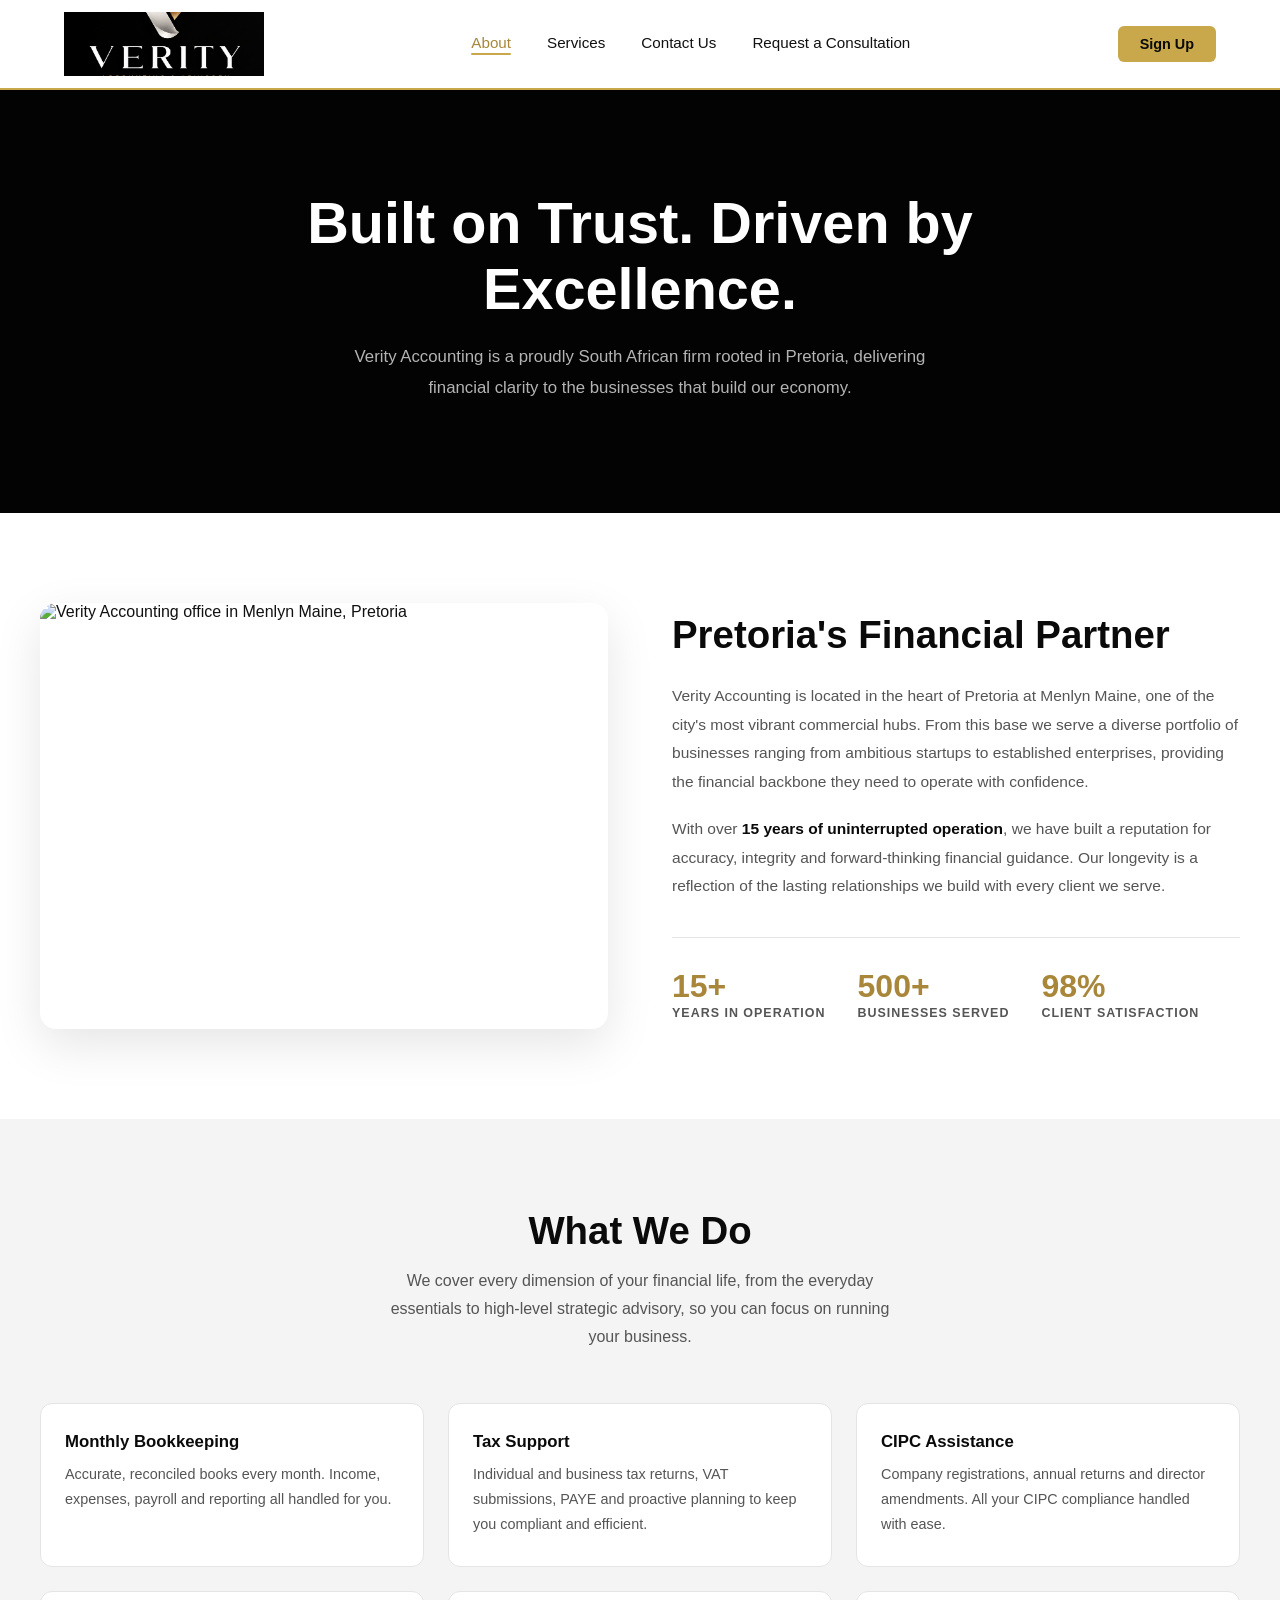
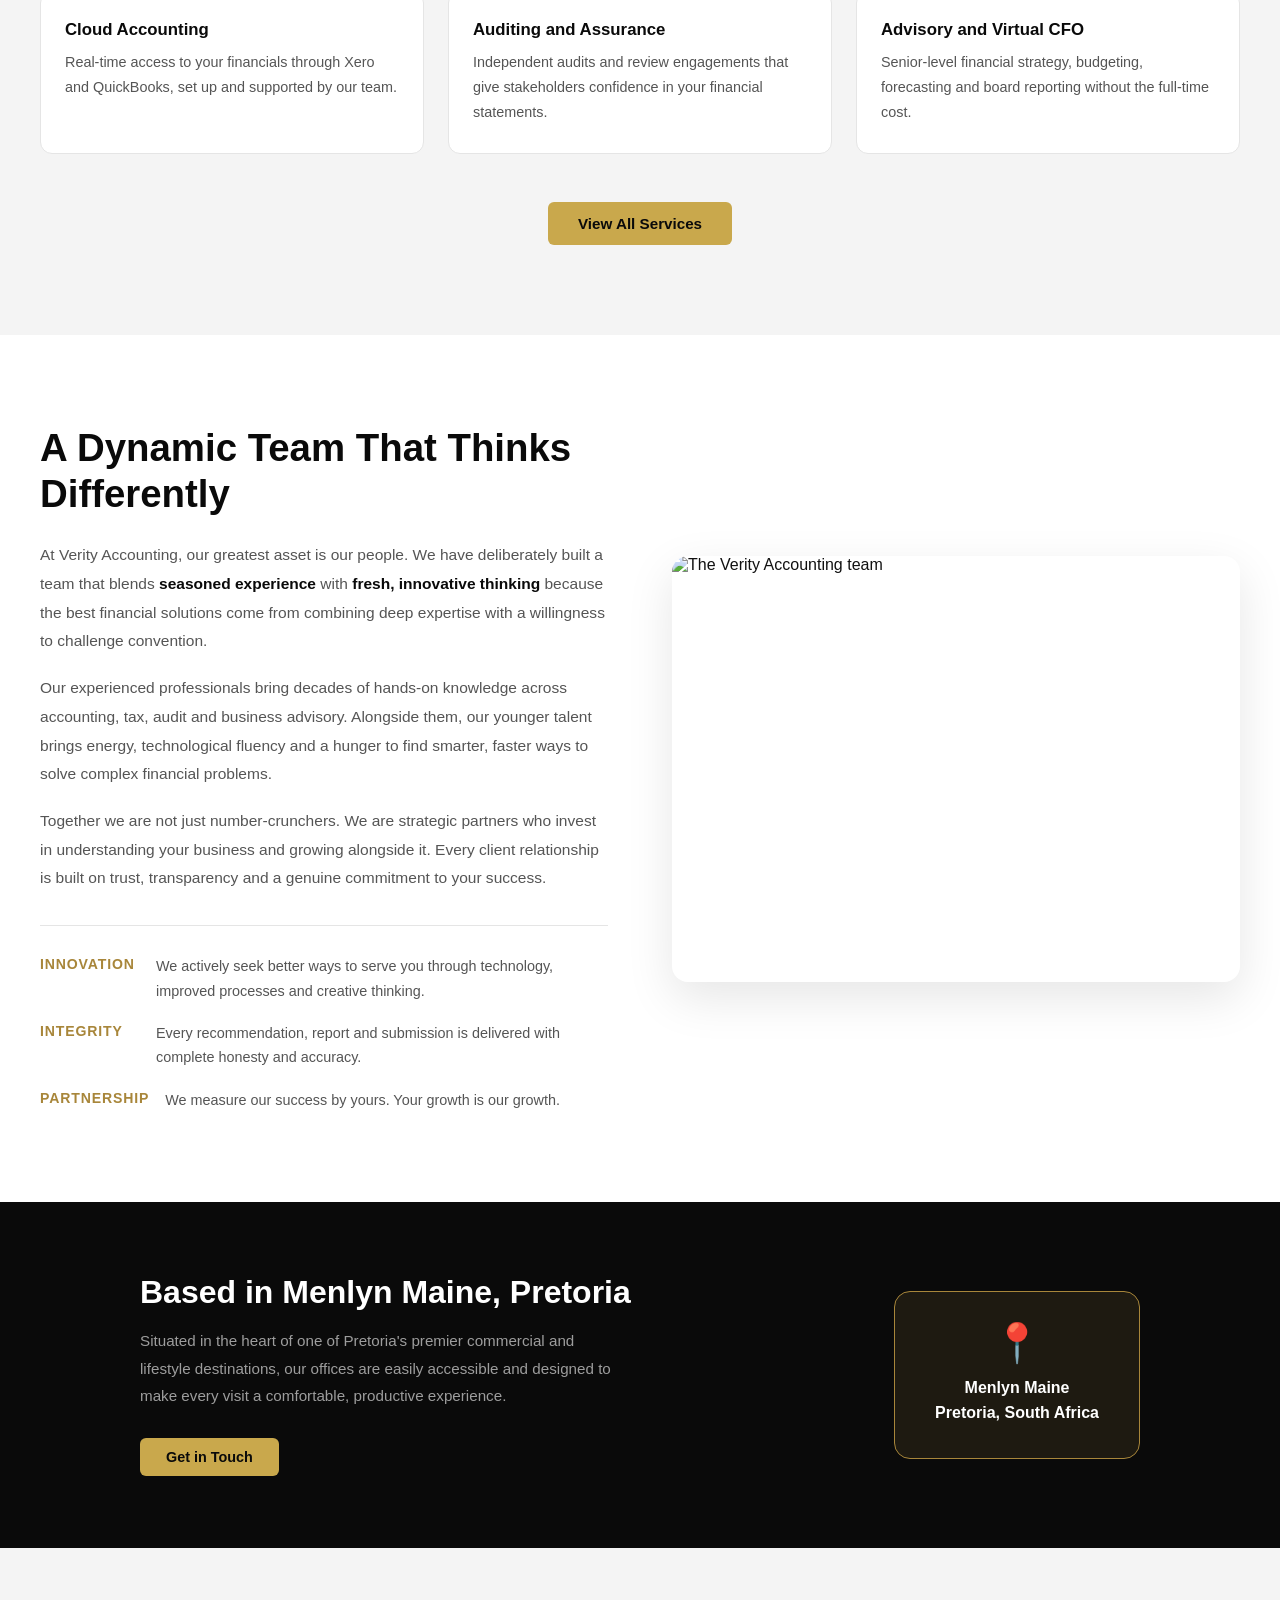
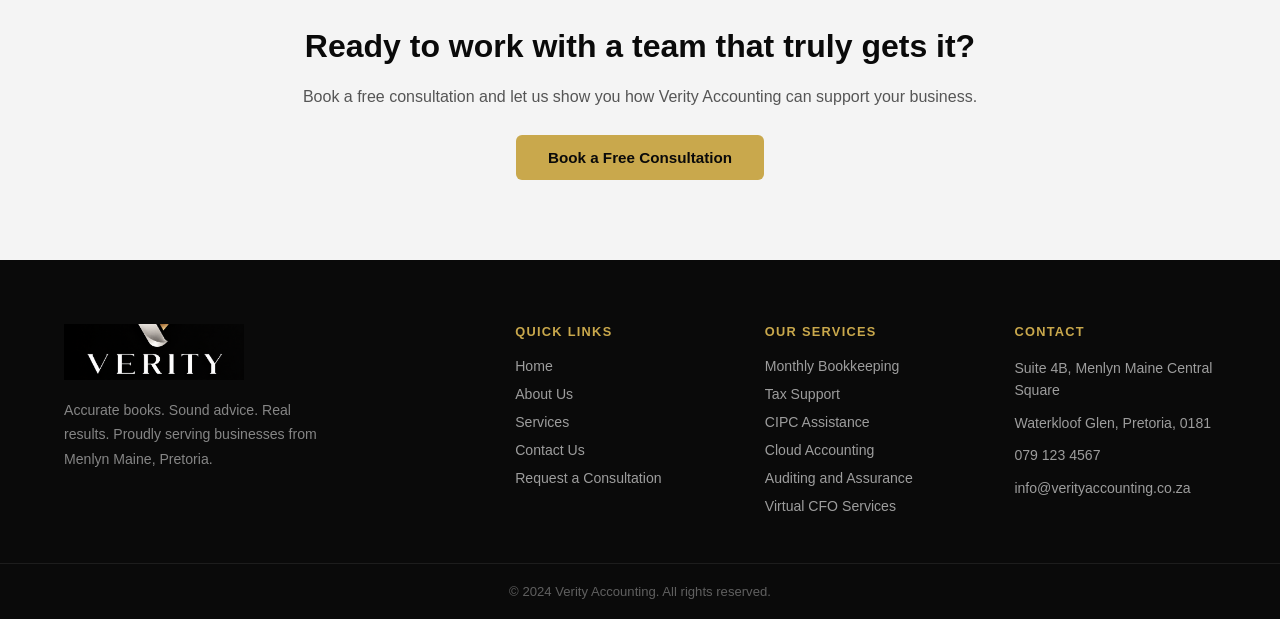
==== commit 80714d99: "added a form" ====
--- a/about.html
+++ b/about.html
@@ -9,7 +9,7 @@
 </head>
 <body>
 
-  <!-- ===== NAVBAR ===== -->
+  <!-- NAVBAR -->
   <header class="navbar">
     <div class="navbar__container">
 
@@ -24,7 +24,7 @@
         <a href="index.html#consultation" class="mobile-cta">Request a Consultation</a>
       </nav>
 
-      <a href="index.html#consultation" class="navbar__cta">Request a Consultation</a>
+      <a href="onboarding.html" class="navbar__cta">Sign Up</a>
 
       <button class="navbar__toggle" id="navToggle" aria-label="Toggle navigation">
         <span></span>
@@ -35,13 +35,11 @@
     </div>
   </header>
 
-  <!-- ===== PAGE HERO ===== -->
-  <!-- Photo: Adeolu Eletu / Unsplash (Pretoria-style office building exterior) -->
+  <!-- PAGE HERO -->
   <section class="about-hero" style="background-image: url('https://images.unsplash.com/photo-1486406146926-c627a92ad1ab?w=1600&auto=format&fit=crop&q=80');">
     <div class="about-hero__overlay"></div>
     <div class="about-hero__container">
-      <p class="about-hero__eyebrow">Who We Are</p>
-      <h1 class="about-hero__heading">Built on Trust.<br />Driven by Excellence.</h1>
+      <h1 class="about-hero__heading">Built on Trust. Driven by Excellence.</h1>
       <p class="about-hero__desc">
         Verity Accounting is a proudly South African firm rooted in Pretoria,
         delivering financial clarity to the businesses that build our economy.
@@ -49,27 +47,25 @@
     </div>
   </section>
 
-  <!-- ===== OUR STORY ===== -->
+  <!-- OUR STORY -->
   <section class="about-story">
     <div class="about-story__container">
 
-      <!-- Photo: Nastuh Abootalebi / Unsplash (professional office workspace) -->
       <div class="about-story__img">
         <img src="https://images.unsplash.com/photo-1497366811353-6870744d04b2?w=900&auto=format&fit=crop&q=80" alt="Verity Accounting office in Menlyn Maine, Pretoria" />
       </div>
 
       <div class="about-story__content">
-        <p class="about-story__eyebrow">Our Story</p>
-        <h2 class="about-story__heading">Pretoria's Financial Partner Since Day One</h2>
+        <h2 class="about-story__heading">Pretoria's Financial Partner</h2>
         <p class="about-story__text">
-          Verity Accounting is located in the heart of Pretoria, at Menlyn Maine — one of the
-          city's most vibrant commercial hubs. From this base, we serve a diverse portfolio of
+          Verity Accounting is located in the heart of Pretoria at Menlyn Maine, one of the
+          city's most vibrant commercial hubs. From this base we serve a diverse portfolio of
           businesses ranging from ambitious startups to established enterprises, providing the
           financial backbone they need to operate with confidence.
         </p>
         <p class="about-story__text">
           With over <strong>15 years of uninterrupted operation</strong>, we have built a
-          reputation for accuracy, integrity, and forward-thinking financial guidance. Our
+          reputation for accuracy, integrity and forward-thinking financial guidance. Our
           longevity is a reflection of the lasting relationships we build with every client
           we serve.
         </p>
@@ -92,16 +88,15 @@
     </div>
   </section>
 
-  <!-- ===== WHAT WE DO ===== -->
+  <!-- WHAT WE DO -->
   <section class="about-services">
     <div class="about-services__container">
 
       <div class="about-services__header">
-        <p class="about-services__eyebrow">What We Do</p>
-        <h2 class="about-services__heading">End-to-End Financial Support</h2>
+        <h2 class="about-services__heading">What We Do</h2>
         <p class="about-services__subtext">
-          We cover every dimension of your financial life — from the everyday essentials
-          to high-level strategic advisory — so you can focus on running your business.
+          We cover every dimension of your financial life, from the everyday essentials
+          to high-level strategic advisory, so you can focus on running your business.
         </p>
       </div>
 
@@ -109,17 +104,17 @@
 
         <div class="about-svc-item">
           <h3>Monthly Bookkeeping</h3>
-          <p>Accurate, reconciled books every month — income, expenses, payroll, and reporting all handled for you.</p>
+          <p>Accurate, reconciled books every month. Income, expenses, payroll and reporting all handled for you.</p>
         </div>
 
         <div class="about-svc-item">
           <h3>Tax Support</h3>
-          <p>Individual and business tax returns, VAT submissions, PAYE, and proactive planning to keep you compliant and efficient.</p>
+          <p>Individual and business tax returns, VAT submissions, PAYE and proactive planning to keep you compliant and efficient.</p>
         </div>
 
         <div class="about-svc-item">
           <h3>CIPC Assistance</h3>
-          <p>Company registrations, annual returns, director amendments — all your CIPC compliance handled with ease.</p>
+          <p>Company registrations, annual returns and director amendments. All your CIPC compliance handled with ease.</p>
         </div>
 
         <div class="about-svc-item">
@@ -128,13 +123,13 @@
         </div>
 
         <div class="about-svc-item">
-          <h3>Auditing &amp; Assurance</h3>
+          <h3>Auditing and Assurance</h3>
           <p>Independent audits and review engagements that give stakeholders confidence in your financial statements.</p>
         </div>
 
         <div class="about-svc-item">
-          <h3>Advisory &amp; Virtual CFO</h3>
-          <p>Senior-level financial strategy, budgeting, forecasting, and board reporting — without the full-time cost.</p>
+          <h3>Advisory and Virtual CFO</h3>
+          <p>Senior-level financial strategy, budgeting, forecasting and board reporting without the full-time cost.</p>
         </div>
 
       </div>
@@ -146,48 +141,46 @@
     </div>
   </section>
 
-  <!-- ===== OUR TEAM ===== -->
+  <!-- OUR TEAM -->
   <section class="about-team">
     <div class="about-team__container">
 
       <div class="about-team__content">
-        <p class="about-team__eyebrow">Our People</p>
         <h2 class="about-team__heading">A Dynamic Team That Thinks Differently</h2>
         <p class="about-team__text">
           At Verity Accounting, our greatest asset is our people. We have deliberately built
           a team that blends <strong>seasoned experience</strong> with <strong>fresh, innovative
-          thinking</strong> — because the best financial solutions come from combining deep
+          thinking</strong> because the best financial solutions come from combining deep
           expertise with a willingness to challenge convention.
         </p>
         <p class="about-team__text">
           Our experienced professionals bring decades of hands-on knowledge across accounting,
-          tax, audit, and business advisory. Alongside them, our younger talent brings energy,
-          technological fluency, and a hunger to find smarter, faster ways to solve complex
+          tax, audit and business advisory. Alongside them, our younger talent brings energy,
+          technological fluency and a hunger to find smarter, faster ways to solve complex
           financial problems.
         </p>
         <p class="about-team__text">
-          Together, we are not just number-crunchers — we are strategic partners who invest in
+          Together we are not just number-crunchers. We are strategic partners who invest in
           understanding your business and growing alongside it. Every client relationship is
-          built on trust, transparency, and a genuine commitment to your success.
+          built on trust, transparency and a genuine commitment to your success.
         </p>
 
         <div class="about-team__values">
           <div class="about-value">
             <span class="about-value__title">Innovation</span>
-            <span class="about-value__desc">We actively seek better ways to serve you — through technology, processes, and creative thinking.</span>
+            <span class="about-value__desc">We actively seek better ways to serve you through technology, improved processes and creative thinking.</span>
           </div>
           <div class="about-value">
             <span class="about-value__title">Integrity</span>
-            <span class="about-value__desc">Every recommendation, report, and submission is delivered with complete honesty and accuracy.</span>
+            <span class="about-value__desc">Every recommendation, report and submission is delivered with complete honesty and accuracy.</span>
           </div>
           <div class="about-value">
             <span class="about-value__title">Partnership</span>
-            <span class="about-value__desc">We measure our success by yours — your growth is our growth.</span>
-          </div>
-        </div>
-      </div>
-
-      <!-- Photo: fauxels / Pexels style — professional diverse team -->
+            <span class="about-value__desc">We measure our success by yours. Your growth is our growth.</span>
+          </div>
+        </div>
+      </div>
+
       <div class="about-team__img">
         <img src="https://images.unsplash.com/photo-1522071820081-009f0129c71c?w=900&auto=format&fit=crop&q=80" alt="The Verity Accounting team" />
       </div>
@@ -195,11 +188,10 @@
     </div>
   </section>
 
-  <!-- ===== LOCATION BANNER ===== -->
+  <!-- LOCATION -->
   <section class="about-location">
     <div class="about-location__container">
       <div class="about-location__text">
-        <p class="about-location__eyebrow">Find Us</p>
         <h2 class="about-location__heading">Based in Menlyn Maine, Pretoria</h2>
         <p class="about-location__desc">
           Situated in the heart of one of Pretoria's premier commercial and lifestyle
@@ -215,16 +207,70 @@
     </div>
   </section>
 
-  <!-- ===== BOTTOM CTA ===== -->
+  <!-- BOTTOM CTA -->
   <section class="about-cta">
     <div class="about-cta__container">
       <h2 class="about-cta__heading">Ready to work with a team that truly gets it?</h2>
       <p class="about-cta__text">
-        Book a free consultation and let's talk about how Verity Accounting can support your business.
+        Book a free consultation and let us show you how Verity Accounting can support your business.
       </p>
       <a href="index.html#consultation" class="about-cta__btn">Book a Free Consultation</a>
     </div>
   </section>
+
+  <!-- FOOTER -->
+  <footer class="footer">
+    <div class="footer__container">
+
+      <div class="footer__brand">
+        <a href="index.html" class="footer__logo">
+          <img src="verity accounting firm.png" alt="Verity Accounting Firm" />
+        </a>
+        <p class="footer__tagline">
+          Accurate books. Sound advice. Real results.
+          Proudly serving businesses from Menlyn Maine, Pretoria.
+        </p>
+      </div>
+
+      <div class="footer__nav">
+        <h4 class="footer__nav-title">Quick Links</h4>
+        <ul>
+          <li><a href="index.html">Home</a></li>
+          <li><a href="about.html">About Us</a></li>
+          <li><a href="services.html">Services</a></li>
+          <li><a href="index.html#contact">Contact Us</a></li>
+          <li><a href="index.html#consultation">Request a Consultation</a></li>
+        </ul>
+      </div>
+
+      <div class="footer__nav">
+        <h4 class="footer__nav-title">Our Services</h4>
+        <ul>
+          <li><a href="services.html#core">Monthly Bookkeeping</a></li>
+          <li><a href="services.html#core">Tax Support</a></li>
+          <li><a href="services.html#core">CIPC Assistance</a></li>
+          <li><a href="services.html#extended">Cloud Accounting</a></li>
+          <li><a href="services.html#extended">Auditing and Assurance</a></li>
+          <li><a href="services.html#extended">Virtual CFO Services</a></li>
+        </ul>
+      </div>
+
+      <div class="footer__contact">
+        <h4 class="footer__nav-title">Contact</h4>
+        <ul>
+          <li>Suite 4B, Menlyn Maine Central Square</li>
+          <li>Waterkloof Glen, Pretoria, 0181</li>
+          <li><a href="tel:+27791234567">079 123 4567</a></li>
+          <li><a href="mailto:info@verityaccounting.co.za">info@verityaccounting.co.za</a></li>
+        </ul>
+      </div>
+
+    </div>
+
+    <div class="footer__bottom">
+      <p>&#169; 2024 Verity Accounting. All rights reserved.</p>
+    </div>
+  </footer>
 
   <script type="module" src="script.js"></script>
 </body>
--- a/style.css
+++ b/style.css
@@ -150,7 +150,7 @@
 }
 
 /* ===== RESPONSIVE NAVBAR ===== */
-@media (max-width: 768px) {
+@media (max-width: 900px) {
   .navbar__toggle {
     display: flex;
   }
@@ -401,12 +401,19 @@
   font-size: 0.92rem;
   color: var(--text-main);
   font-weight: 500;
+  position: relative;
+  padding-left: 16px;
 }
 
 .hero__checklist li::before {
-  content: '✦ ';
-  color: var(--gold);
-  font-size: 0.75rem;
+  content: '';
+  position: absolute;
+  left: 0;
+  top: 8px;
+  width: 6px;
+  height: 6px;
+  background: var(--gold);
+  border-radius: 50%;
 }
 
 /* ===== HERO RESPONSIVE ===== */
@@ -439,6 +446,24 @@
   .hero__cta-primary,
   .hero__cta-secondary {
     text-align: center;
+  }
+
+  .hero__card {
+    padding: 22px 16px;
+    gap: 8px;
+  }
+
+  .hero__stat-number {
+    font-size: 1.5rem;
+  }
+
+  .hero__stat-label {
+    font-size: 0.62rem;
+    letter-spacing: 0.04em;
+  }
+
+  .hero__divider {
+    height: 32px;
   }
 }
 
@@ -594,9 +619,15 @@
 /* ===== SERVICES RESPONSIVE ===== */
 @media (max-width: 900px) {
   .services__grid {
+    grid-template-columns: repeat(2, minmax(0, 1fr));
+    margin: 0 auto;
+  }
+}
+
+@media (max-width: 600px) {
+  .services__grid {
     grid-template-columns: 1fr;
     max-width: 480px;
-    margin: 0 auto;
   }
 }
 
@@ -655,12 +686,14 @@
 }
 
 .consultation__benefits li::before {
-  content: '✦';
+  content: '';
   position: absolute;
   left: 0;
-  color: var(--gold);
-  font-size: 0.65rem;
-  top: 4px;
+  top: 8px;
+  width: 6px;
+  height: 6px;
+  background: var(--gold);
+  border-radius: 50%;
 }
 
 /* Form wrapper */
@@ -825,3 +858,252 @@
     grid-template-columns: 1fr;
   }
 }
+
+/* ===== CONTACT ===== */
+.contact {
+  background: var(--grey-light);
+  padding: 90px 24px 100px;
+}
+
+.contact__container {
+  max-width: 1100px;
+  margin: 0 auto;
+}
+
+.contact__header {
+  text-align: center;
+  margin-bottom: 52px;
+}
+
+.contact__eyebrow {
+  font-size: 0.82rem;
+  font-weight: 700;
+  letter-spacing: 0.14em;
+  text-transform: uppercase;
+  color: var(--gold-dark);
+  margin-bottom: 12px;
+}
+
+.contact__heading {
+  font-size: clamp(1.8rem, 3vw, 2.6rem);
+  font-weight: 800;
+  color: var(--black);
+  margin-bottom: 14px;
+}
+
+.contact__subtext {
+  font-size: 1rem;
+  color: var(--text-muted);
+  max-width: 480px;
+  margin: 0 auto;
+  line-height: 1.75;
+}
+
+/* Three-column card grid */
+.contact__grid {
+  display: grid;
+  grid-template-columns: repeat(3, 1fr);
+  gap: 24px;
+}
+
+/* Base card */
+.contact-card {
+  background: var(--white);
+  border: 1px solid var(--grey-border);
+  border-radius: 16px;
+  padding: 36px 28px;
+  display: flex;
+  flex-direction: column;
+  gap: 12px;
+  transition: transform 0.25s, border-color 0.25s, box-shadow 0.25s;
+}
+
+.contact-card:hover {
+  transform: translateY(-5px);
+  border-color: var(--gold);
+  box-shadow: 0 12px 32px rgba(201, 168, 76, 0.13);
+}
+
+/* Featured (middle) card */
+.contact-card--featured {
+  background: var(--gold);
+  border-color: var(--gold);
+}
+
+.contact-card--featured:hover {
+  box-shadow: 0 12px 32px rgba(201, 168, 76, 0.35);
+  border-color: var(--gold-light);
+}
+
+/* Icon */
+.contact-card__icon {
+  font-size: 1.8rem;
+  line-height: 1;
+}
+
+/* Title */
+.contact-card__title {
+  font-size: 1.1rem;
+  font-weight: 700;
+  color: var(--black);
+}
+
+/* Detail text */
+.contact-card__detail {
+  font-size: 0.92rem;
+  line-height: 1.8;
+  color: var(--text-muted);
+  flex: 1;
+}
+
+.contact-card--featured .contact-card__detail {
+  color: rgba(0, 0, 0, 0.7);
+}
+
+/* Link */
+.contact-card__link {
+  text-decoration: none;
+  font-size: 0.9rem;
+  font-weight: 700;
+  color: var(--gold-dark);
+  transition: color 0.2s;
+  align-self: flex-start;
+}
+
+.contact-card__link:hover {
+  color: var(--gold);
+}
+
+.contact-card--featured .contact-card__link {
+  color: var(--black);
+  font-size: 1.1rem;
+}
+
+.contact-card--featured .contact-card__link:hover {
+  color: var(--black-soft);
+}
+
+/* Responsive */
+@media (max-width: 768px) {
+  .contact__grid {
+    grid-template-columns: 1fr;
+    max-width: 420px;
+    margin: 0 auto;
+  }
+}
+
+/* ===== FOOTER ===== */
+.footer {
+  background: var(--black);
+  color: rgba(255, 255, 255, 0.65);
+}
+
+.footer__container {
+  max-width: 1200px;
+  margin: 0 auto;
+  padding: 64px 24px 48px;
+  display: grid;
+  grid-template-columns: 2fr 1fr 1fr 1fr;
+  gap: 48px;
+}
+
+/* Brand column */
+.footer__logo img {
+  height: 56px;
+  width: 180px;
+  object-fit: cover;
+  display: block;
+  margin-bottom: 18px;
+}
+
+.footer__tagline {
+  font-size: 0.88rem;
+  line-height: 1.75;
+  color: rgba(255, 255, 255, 0.5);
+  max-width: 260px;
+}
+
+/* Nav columns */
+.footer__nav-title {
+  font-size: 0.8rem;
+  font-weight: 700;
+  letter-spacing: 0.1em;
+  text-transform: uppercase;
+  color: var(--gold);
+  margin-bottom: 18px;
+}
+
+.footer__nav ul,
+.footer__contact ul {
+  list-style: none;
+  display: flex;
+  flex-direction: column;
+  gap: 10px;
+}
+
+.footer__nav ul li a {
+  text-decoration: none;
+  font-size: 0.88rem;
+  color: rgba(255, 255, 255, 0.6);
+  transition: color 0.2s;
+}
+
+.footer__nav ul li a:hover {
+  color: var(--gold);
+}
+
+/* Contact column */
+.footer__contact ul li {
+  font-size: 0.88rem;
+  color: rgba(255, 255, 255, 0.6);
+  line-height: 1.6;
+}
+
+.footer__contact ul li a {
+  text-decoration: none;
+  color: rgba(255, 255, 255, 0.6);
+  transition: color 0.2s;
+}
+
+.footer__contact ul li a:hover {
+  color: var(--gold);
+}
+
+/* Bottom bar */
+.footer__bottom {
+  border-top: 1px solid rgba(255, 255, 255, 0.08);
+  padding: 20px 24px;
+  text-align: center;
+}
+
+.footer__bottom p {
+  font-size: 0.82rem;
+  color: rgba(255, 255, 255, 0.35);
+}
+
+/* Responsive */
+@media (max-width: 960px) {
+  .footer__container {
+    grid-template-columns: 1fr 1fr;
+    gap: 36px;
+  }
+
+  .footer__brand {
+    grid-column: 1 / -1;
+  }
+
+  .footer__tagline {
+    max-width: 100%;
+  }
+}
+
+@media (max-width: 520px) {
+  .footer__container {
+    grid-template-columns: 1fr;
+    padding: 48px 20px 36px;
+  }
+
+  .footer__brand {
+    grid-column: auto;
+  }
+}
--- a/about.css
+++ b/about.css
@@ -489,6 +489,12 @@
 }
 
 @media (max-width: 600px) {
+  .about-story,
+  .about-services,
+  .about-team {
+    padding: 64px 20px;
+  }
+
   .about-services__grid {
     grid-template-columns: 1fr;
   }
@@ -501,4 +507,14 @@
   .about-hero {
     padding: 72px 20px 80px;
   }
-}
+
+  .about-location,
+  .about-cta {
+    padding: 56px 20px;
+  }
+
+  .about-location__badge {
+    max-width: 100%;
+    padding: 28px 24px;
+  }
+}
